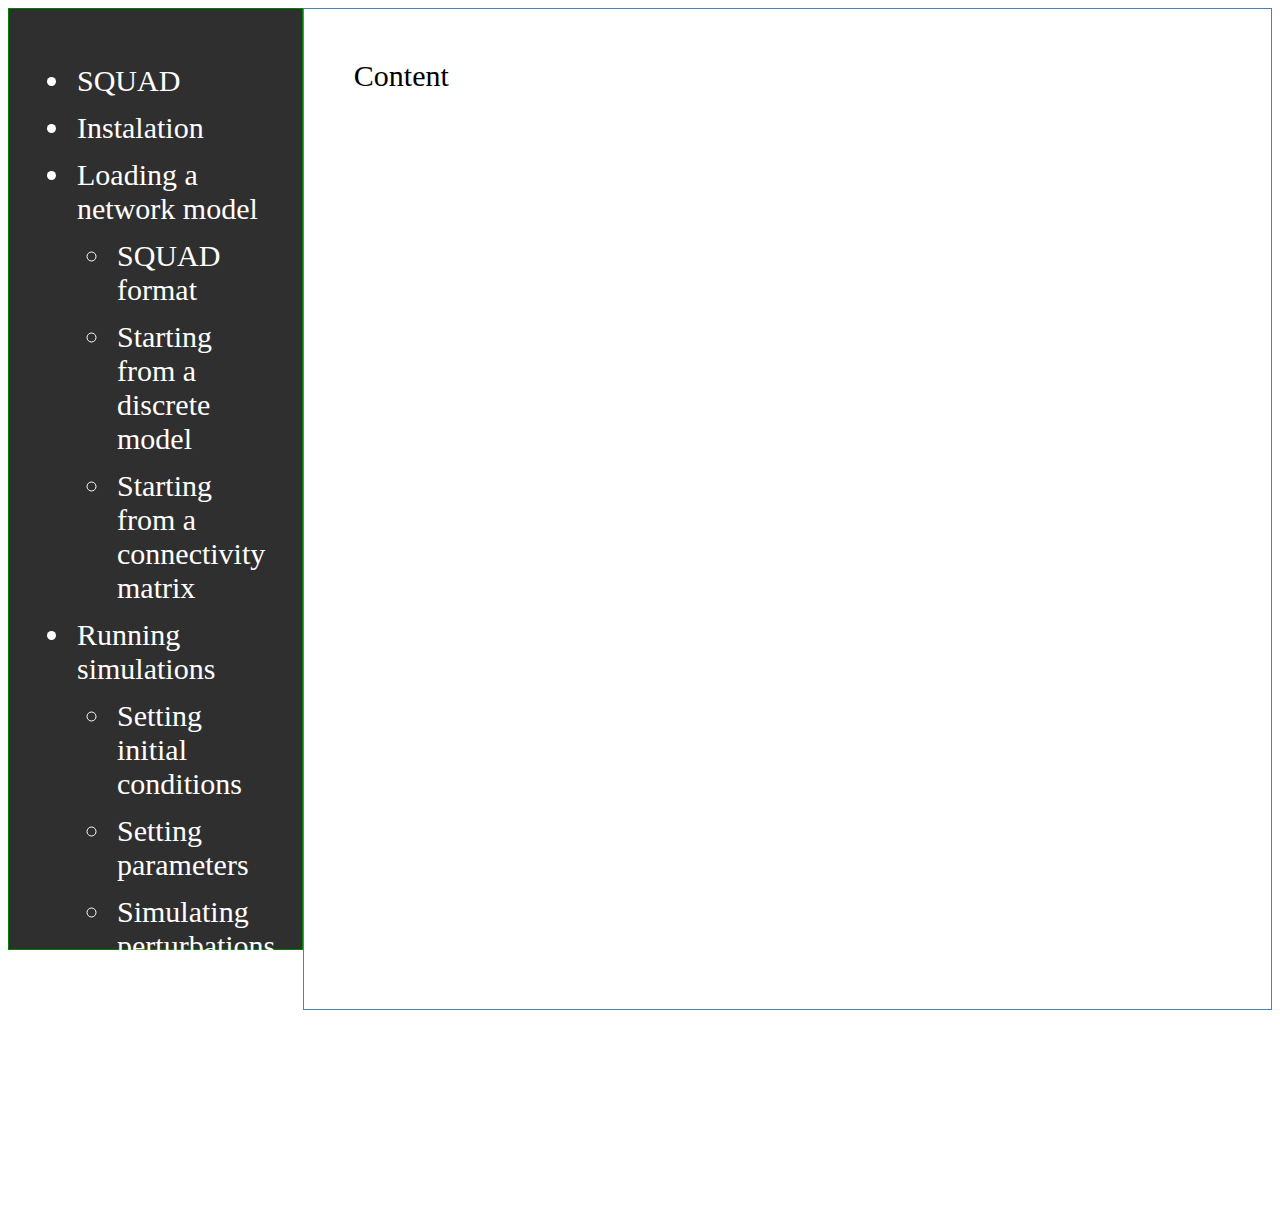
==== html/index.html @ 0428ce16 "web page in progress" ====
<!DOCTYPE html>

<html>
	<head>
		<style>
			div.leftPanel {
				border:1px solid green;
				height:100vh;
				width:20%;
				float:left;
				padding:20px;
				font-size:30px;
				font.family:arial;
				background-color:#302F2F

			}
			div.rigthSection {
				border:1px solid steelblue;
				overflow:hidden;
				height:100vh;
				font-size:30px;
				padding:50px;
			}
			ul.leftPanel li {
				color:white;
				margin:3px;
				padding:5px;
			}

		</style>
	</head>

	<body>

		<div class="leftPanel"> 
			<ul class="leftPanel">
				<li>SQUAD</li>
				<Overview>
				<li>Instalation</li>
				<li>Loading a network model</li>
					<ul> 
						<li>SQUAD format</li>
						<li>Starting from a discrete model</li>
						<li>Starting from a connectivity matrix</li>	
					</ul>
				<li>Running simulations</li>
					<ul>
						<li>Setting initial conditions</li>
						<li>Setting parameters</li>
						<li>Simulating perturbations</li>
						<li>Simulating mutants</li>
						<li>Normalized Hill Cubes</li> 
					</ul>
				<li>Calculating Steady States</li>
			</ul>
		</div>

		<div class="rigthSection">
			<h>Content</h>
		</div>
	</body>
</html>
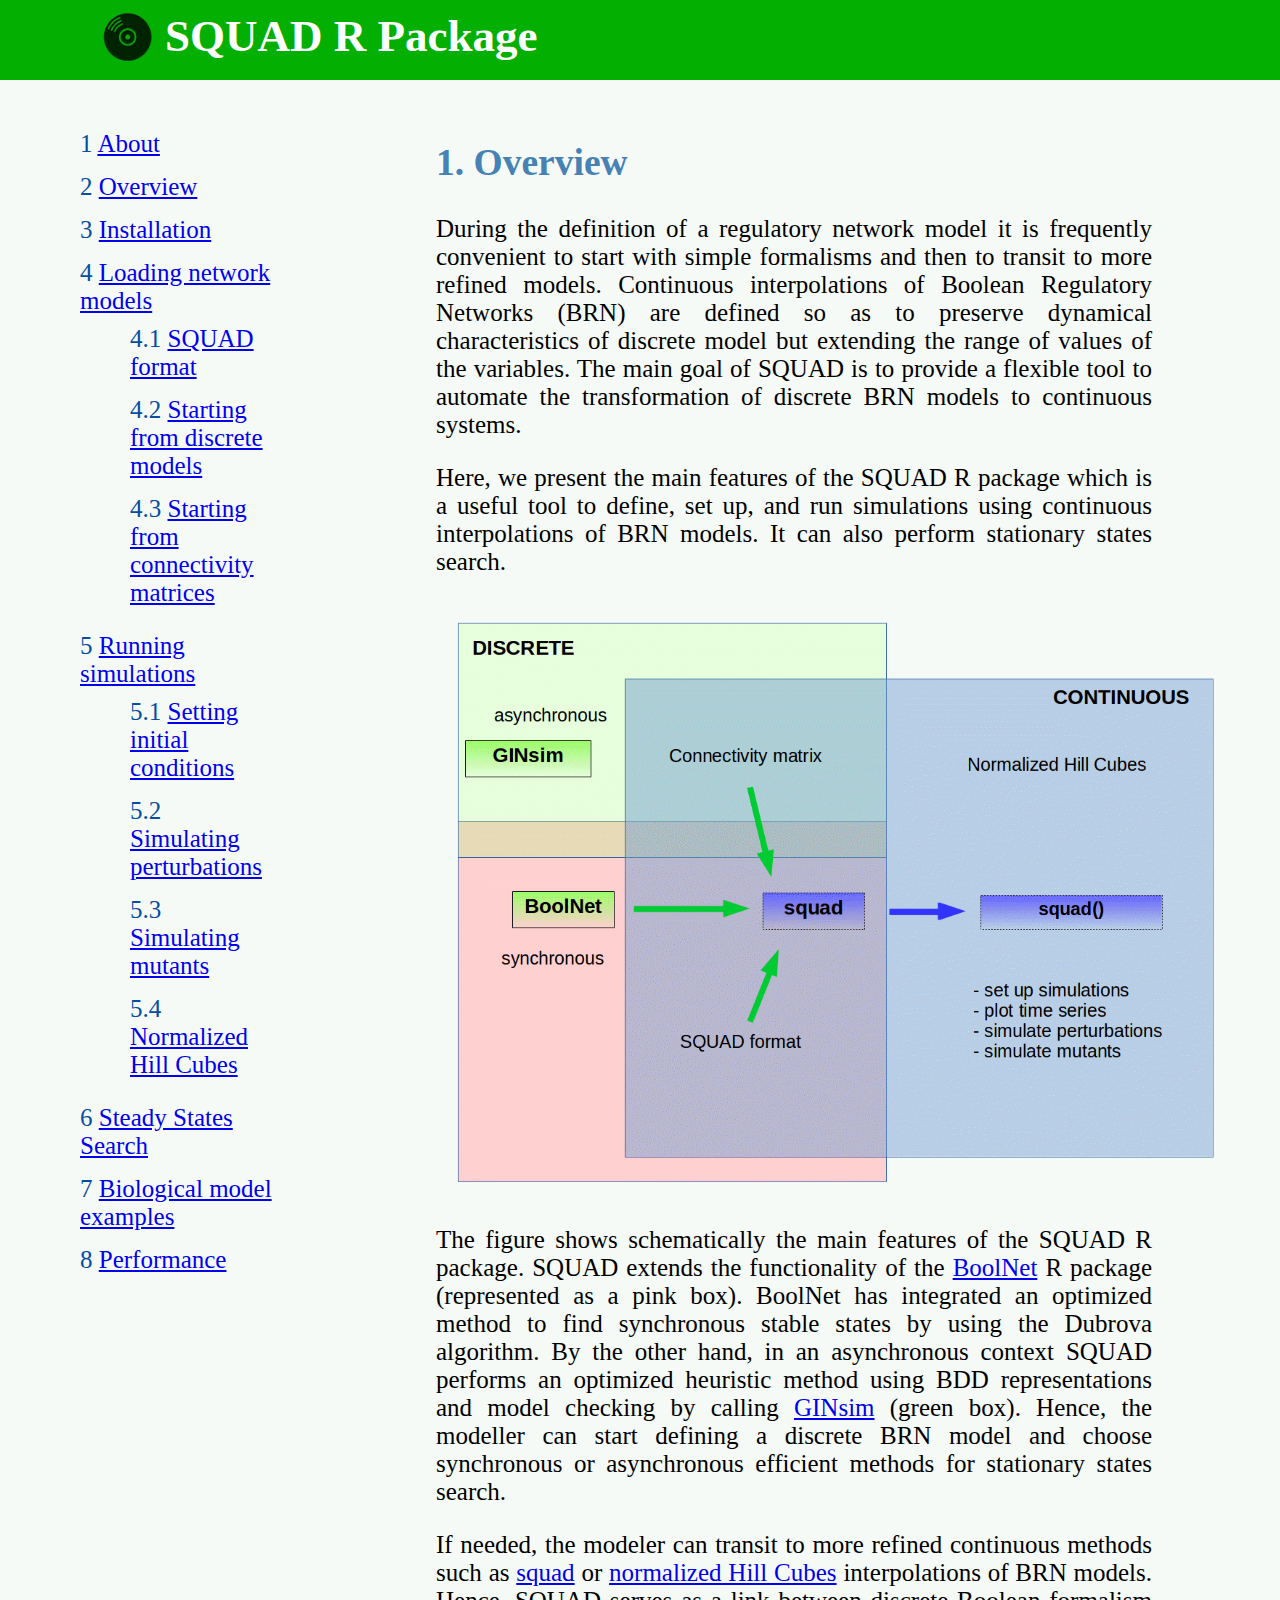
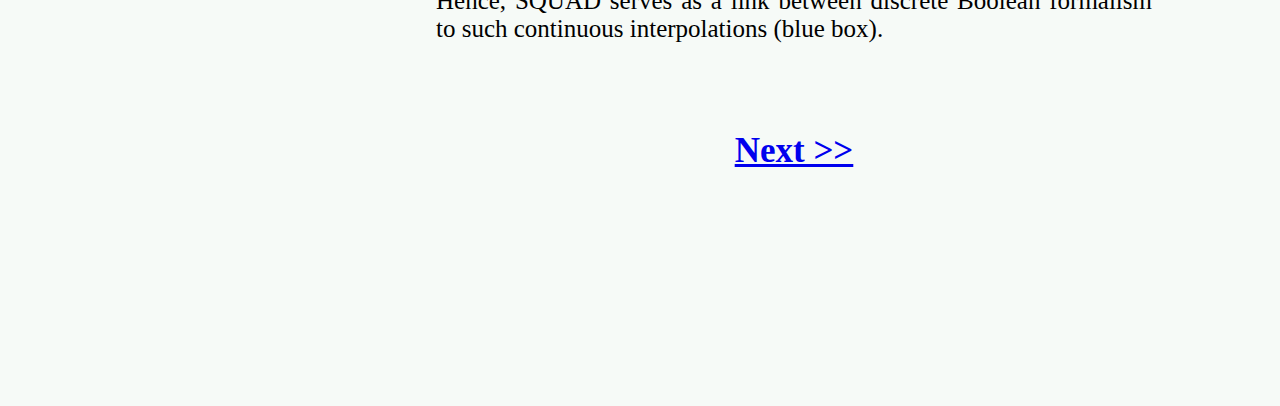
==== commit 721e7718: "SQUAD documentation" ====
--- a/html/index.html
+++ b/html/index.html
@@ -2,61 +2,94 @@
 
 <html>
 	<head>
-		<style>
-			div.leftPanel {
-				border:1px solid green;
-				height:100vh;
-				width:20%;
-				float:left;
-				padding:20px;
-				font-size:30px;
-				font.family:arial;
-				background-color:#302F2F
-
-			}
-			div.rigthSection {
-				border:1px solid steelblue;
-				overflow:hidden;
-				height:100vh;
-				font-size:30px;
-				padding:50px;
-			}
-			ul.leftPanel li {
-				color:white;
-				margin:3px;
-				padding:5px;
-			}
-
-		</style>
+		<link rel="stylesheet" href="style.css">
 	</head>
 
 	<body>
 
-		<div class="leftPanel"> 
-			<ul class="leftPanel">
-				<li>SQUAD</li>
-				<Overview>
-				<li>Instalation</li>
-				<li>Loading a network model</li>
-					<ul> 
-						<li>SQUAD format</li>
-						<li>Starting from a discrete model</li>
-						<li>Starting from a connectivity matrix</li>	
-					</ul>
-				<li>Running simulations</li>
-					<ul>
-						<li>Setting initial conditions</li>
-						<li>Setting parameters</li>
-						<li>Simulating perturbations</li>
-						<li>Simulating mutants</li>
-						<li>Normalized Hill Cubes</li> 
-					</ul>
-				<li>Calculating Steady States</li>
-			</ul>
+		<div class="logo">
+				<img src="figures/dvd.png" alt="logo" hspace="0"/>
 		</div>
 
-		<div class="rigthSection">
-			<h>Content</h>
+		<div class="topLegend"> 
+				<h> SQUAD R Package </h> 
 		</div>
+
+
+		<div class="leftPanel"> 
+			<ol class="leftPanel">
+				<li> <a href="index.html">About</a> </li>
+				<li> <a href="index.html">Overview</a> </li>
+				<li> <a href="installation.html">Installation</a> </li>
+				<li> <a href="loading.html">Loading network models</a>
+					<ol> 
+						<li> <a href="#h2_format">SQUAD format</a> </li>
+						<li> 
+						      <a href="#h2_startBoolNet">Starting from discrete models</a> 							</li>
+						<li> 
+						      <a href="#h2_startMatrix">Starting from connectivity matrices</a> 
+						</li>	
+					</ol>
+				</li>
+				<li> <a href="simulations.html">Running simulations</a>
+					<ol>
+						<li> <a href="#h2_initial">Setting initial conditions</a> </li>
+						<li> <a href="#h2_pert">Simulating perturbations</a> </li>
+						<li> <a href="#h2_mut">Simulating mutants</a> </li>
+						<li> <a href="#h2_norm">Normalized Hill Cubes</a></li> 
+					</ol>
+				</li>
+				<li> <a href="steadyStates.html">Steady States Search</a></li>
+				<li> <a href="biological.html">Biological model examples</a></li>
+				<li> <a href="performance.html">Performance</a></li>
+			</ol>
+		</div>
+
+		
+<div class="rigthSection">
+
+<h2 > 1. Overview </h2>
+
+<p> During the definition of a regulatory network model it is frequently convenient to start 
+with simple formalisms and then to transit to more refined models. Continuous interpolations 
+of Boolean Regulatory Networks (BRN) are defined so as to preserve dynamical characteristics 
+of discrete model but extending the range of values of the variables. The main goal of
+SQUAD is to provide a flexible tool to automate the transformation of discrete BRN models to 
+continuous systems. 
+</p>
+
+<p >
+Here, we present the main features of the SQUAD R package which is a useful tool to define, 
+set up, and run simulations using continuous interpolations of BRN models. It can also 
+perform stationary states search. 
+</p>
+
+<img src="figures/overview.gif" alt="phaseSpace" style="width:800px;height:600px;">
+
+<p>
+The figure shows schematically the main features of the SQUAD R package. SQUAD extends the 
+functionality of the 
+<a href="https://cran.r-project.org/web/packages/BoolNet/index.html">BoolNet</a> R package 
+(represented as a pink box). BoolNet has integrated an optimized method to find synchronous 
+stable states by using the Dubrova algorithm. By the other hand, in an asynchronous context 
+SQUAD performs an optimized heuristic method using BDD representations and model checking 
+by calling <a href="ginsim.org">GINsim</a> (green box). Hence, the modeller can start 
+defining a discrete BRN model and choose synchronous or asynchronous efficient methods for 
+stationary states search.
+</p>
+
+<p> If needed, the modeler can transit to more refined continuous methods such as 
+<a href="http://doi.org/10.1186/1471-2105-8-462">squad</a> or 
+<a href="http://www.pubmedcentral.nih.gov/articlerender.fcgi?artid=3853020&tool=pmcentrez&rendertype=abstract">
+normalized Hill Cubes</a> interpolations of BRN models. Hence, SQUAD serves 
+as a link between discrete Boolean formalism to such continuous interpolations (blue box).  
+</p>
+
+<br>
+
+<p class="next"> <a href="installation.html">Next >></a> </p>
+
+</div>
+
 	</body>
 </html>
--- a/html/style.css
+++ b/html/style.css
@@ -0,0 +1,91 @@
+
+			body {
+    				border: 0px;
+    				margin: 0px;
+    				padding: 0px;
+				background-color:#F6FAF7;
+			}
+			div.logo {	
+				float:left;
+				padding-top:10px;
+				background-color:#03AF00;
+				height:70px;
+				width:165px;
+			}
+			div.logo img {
+				padding-left:100px;
+				width:55px;
+				height:55px;
+			}
+			div.topLegend {	
+				overflow:hidden;
+				background-color:#03AF00;
+				height:70px;
+				padding-top:10px;
+			}
+			div.topLegend h {
+				color:white;
+				font-size:45px;
+				font-weight:bold;
+				padding-left:0px;
+			}
+			div.leftPanel {
+				height:100vh;
+				width:20%;
+				float:left;
+				padding:30px;
+				padding-top:20px;
+				font-size:25px;
+
+			}
+			ol.leftPanel li {
+				color:black;
+				margin:5px;
+				padding:5px;
+				color:#054EA0
+				
+			}
+			div.rigthSection {
+				overflow:hidden;
+				height:100%;
+				font-size:25px;
+				padding-left:120px;
+				padding-right:10%;
+				padding-top:30px;
+				padding-bottom:200px;
+			}
+			div.rigthSection p {
+				text-align:justify;
+			}
+  			div.output {
+				border:2px solid black;
+				padding:20px;
+				background:white;
+			}
+			code.installation {
+				padding-bottom:5px;
+				padding-left:5px;
+				background-color:gray;
+				color:white;
+			}
+			h2 {
+				color:steelblue;
+			}
+			h3 {
+				color:steelblue;
+			}
+			img {
+				padding-left:0%;
+				padding-right:30%;
+				margin:none;
+				display: block; 
+			}
+			div.rigthSection p.next {
+				text-align:center;
+				color:#BE0F0F;
+				font-size:35px;
+				font-weight:bold;
+			}			
+		OL { counter-reset: item }
+   		LI { display: block }
+   		LI:before { content: counters(item, ".") " "; counter-increment: item }
